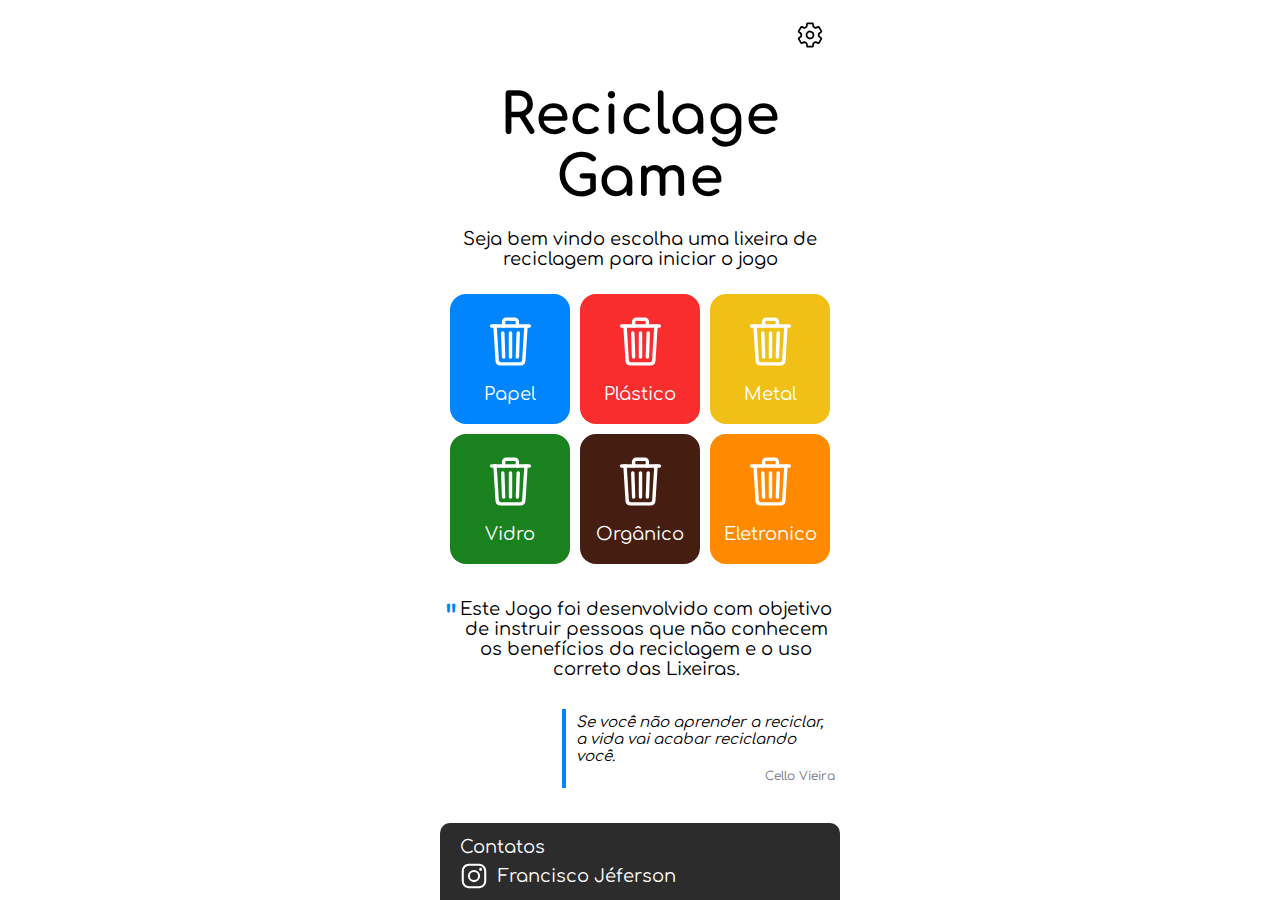
==== index.html @ a5e893dd "Deployment from Codesandbox." ====
<html>
  <head>
    <meta charset="UTF-8" />
    <meta name="viewport" content="width=device-width, initial-scale=1.0" />
    <meta http-equiv="X-UA-Compatible" content="ie=edge" />
    <link rel="preconnect" href="https://fonts.googleapis.com" />
    <link rel="preconnect" href="https://fonts.gstatic.com" crossorigin />
    <link href="https://fonts.googleapis.com/css2?family=Comfortaa:wght@300;400;500;600;700&display=swap"
      rel="stylesheet" />
    <link rel="stylesheet" href="./styles/global.css" />
    <link rel="stylesheet" href="./index.css" />
    <title>Reciclage Game</title>
  </head>
  <body>
    <section class="main home-game">
        <header class="header-game">
          <a href="./pages/settings/index.html" class="settings-button">
            <svg xmlns="http://www.w3.org/2000/svg" class="ionicon" viewBox="0 0 512 512">
              <path
                d="M262.29 192.31a64 64 0 1057.4 57.4 64.13 64.13 0 00-57.4-57.4zM416.39 256a154.34 154.34 0 01-1.53 20.79l45.21 35.46a10.81 10.81 0 012.45 13.75l-42.77 74a10.81 10.81 0 01-13.14 4.59l-44.9-18.08a16.11 16.11 0 00-15.17 1.75A164.48 164.48 0 01325 400.8a15.94 15.94 0 00-8.82 12.14l-6.73 47.89a11.08 11.08 0 01-10.68 9.17h-85.54a11.11 11.11 0 01-10.69-8.87l-6.72-47.82a16.07 16.07 0 00-9-12.22 155.3 155.3 0 01-21.46-12.57 16 16 0 00-15.11-1.71l-44.89 18.07a10.81 10.81 0 01-13.14-4.58l-42.77-74a10.8 10.8 0 012.45-13.75l38.21-30a16.05 16.05 0 006-14.08c-.36-4.17-.58-8.33-.58-12.5s.21-8.27.58-12.35a16 16 0 00-6.07-13.94l-38.19-30A10.81 10.81 0 0149.48 186l42.77-74a10.81 10.81 0 0113.14-4.59l44.9 18.08a16.11 16.11 0 0015.17-1.75A164.48 164.48 0 01187 111.2a15.94 15.94 0 008.82-12.14l6.73-47.89A11.08 11.08 0 01213.23 42h85.54a11.11 11.11 0 0110.69 8.87l6.72 47.82a16.07 16.07 0 009 12.22 155.3 155.3 0 0121.46 12.57 16 16 0 0015.11 1.71l44.89-18.07a10.81 10.81 0 0113.14 4.58l42.77 74a10.8 10.8 0 01-2.45 13.75l-38.21 30a16.05 16.05 0 00-6.05 14.08c.33 4.14.55 8.3.55 12.47z"
                fill="none" stroke="#000000" stroke-linecap="round" stroke-linejoin="round" stroke-width="32" />
            </svg>
          </a>
        </header>
        <article class="title-game">
          <h1>Reciclage Game</h1>
        </article>
        <article class="welc-message">
          Seja bem vindo escolha uma lixeira de reciclagem para iniciar o jogo
        </article>
        <article class="menu-game">
          <button class="btn trash aninmate-buttons" data-trash="paper">
            <svg xmlns="http://www.w3.org/2000/svg" class="ionicon" viewBox="0 0 512 512">
              <path d="M112 112l20 320c.95 18.49 14.4 32 32 32h184c17.67 0 30.87-13.51 32-32l20-320" fill="none" stroke="#FFFFFF"
                stroke-linecap="round" stroke-linejoin="round" stroke-width="32" />
              <path stroke="#FFFFFF" stroke-linecap="round" stroke-miterlimit="10" stroke-width="32" d="M80 112h352" />
              <path d="M192 112V72h0a23.93 23.93 0 0124-24h80a23.93 23.93 0 0124 24h0v40M256 176v224M184 176l8 224M328 176l-8 224"
                fill="none" stroke="#FFFFFF" stroke-linecap="round" stroke-linejoin="round" stroke-width="32" />
            </svg>
            papel
          </button>
          <button class="btn trash aninmate-buttons" data-trash="plastic">
            <svg xmlns="http://www.w3.org/2000/svg" class="ionicon" viewBox="0 0 512 512">
              <path d="M112 112l20 320c.95 18.49 14.4 32 32 32h184c17.67 0 30.87-13.51 32-32l20-320" fill="none" stroke="#FFFFFF"
                stroke-linecap="round" stroke-linejoin="round" stroke-width="32" />
              <path stroke="#FFFFFF" stroke-linecap="round" stroke-miterlimit="10" stroke-width="32" d="M80 112h352" />
              <path d="M192 112V72h0a23.93 23.93 0 0124-24h80a23.93 23.93 0 0124 24h0v40M256 176v224M184 176l8 224M328 176l-8 224"
                fill="none" stroke="#FFFFFF" stroke-linecap="round" stroke-linejoin="round" stroke-width="32" />
            </svg>
            plástico
          </button>
          <button class="btn trash aninmate-buttons" data-trash="metal">
            <svg xmlns="http://www.w3.org/2000/svg" class="ionicon" viewBox="0 0 512 512">
              <path d="M112 112l20 320c.95 18.49 14.4 32 32 32h184c17.67 0 30.87-13.51 32-32l20-320" fill="none" stroke="#FFFFFF"
                stroke-linecap="round" stroke-linejoin="round" stroke-width="32" />
              <path stroke="#FFFFFF" stroke-linecap="round" stroke-miterlimit="10" stroke-width="32" d="M80 112h352" />
              <path d="M192 112V72h0a23.93 23.93 0 0124-24h80a23.93 23.93 0 0124 24h0v40M256 176v224M184 176l8 224M328 176l-8 224"
                fill="none" stroke="#FFFFFF" stroke-linecap="round" stroke-linejoin="round" stroke-width="32" />
            </svg>
            metal
          </button>
          <button class="btn trash aninmate-buttons" data-trash="glass">
            <svg xmlns="http://www.w3.org/2000/svg" class="ionicon" viewBox="0 0 512 512">
              <path d="M112 112l20 320c.95 18.49 14.4 32 32 32h184c17.67 0 30.87-13.51 32-32l20-320" fill="none" stroke="#FFFFFF"
                stroke-linecap="round" stroke-linejoin="round" stroke-width="32" />
              <path stroke="#FFFFFF" stroke-linecap="round" stroke-miterlimit="10" stroke-width="32" d="M80 112h352" />
              <path d="M192 112V72h0a23.93 23.93 0 0124-24h80a23.93 23.93 0 0124 24h0v40M256 176v224M184 176l8 224M328 176l-8 224"
                fill="none" stroke="#FFFFFF" stroke-linecap="round" stroke-linejoin="round" stroke-width="32" />
            </svg>
            vidro
          </button>
          <button class="btn trash aninmate-buttons" data-trash="organic">
            <svg xmlns="http://www.w3.org/2000/svg" class="ionicon" viewBox="0 0 512 512">
              <path d="M112 112l20 320c.95 18.49 14.4 32 32 32h184c17.67 0 30.87-13.51 32-32l20-320" fill="none" stroke="#FFFFFF"
                stroke-linecap="round" stroke-linejoin="round" stroke-width="32" />
              <path stroke="#FFFFFF" stroke-linecap="round" stroke-miterlimit="10" stroke-width="32" d="M80 112h352" />
              <path d="M192 112V72h0a23.93 23.93 0 0124-24h80a23.93 23.93 0 0124 24h0v40M256 176v224M184 176l8 224M328 176l-8 224"
                fill="none" stroke="#FFFFFF" stroke-linecap="round" stroke-linejoin="round" stroke-width="32" />
            </svg>
            orgânico
          </button>
          <button class="btn trash aninmate-buttons" data-trash="eletronic">
            <svg xmlns="http://www.w3.org/2000/svg" class="ionicon" viewBox="0 0 512 512">
              <path d="M112 112l20 320c.95 18.49 14.4 32 32 32h184c17.67 0 30.87-13.51 32-32l20-320" fill="none" stroke="#FFFFFF"
                stroke-linecap="round" stroke-linejoin="round" stroke-width="32" />
              <path stroke="#FFFFFF" stroke-linecap="round" stroke-miterlimit="10" stroke-width="32" d="M80 112h352" />
              <path d="M192 112V72h0a23.93 23.93 0 0124-24h80a23.93 23.93 0 0124 24h0v40M256 176v224M184 176l8 224M328 176l-8 224"
                fill="none" stroke="#FFFFFF" stroke-linecap="round" stroke-linejoin="round" stroke-width="32" />
            </svg>
            eletronico
          </button>
        </article>
        <article class="bottom-game">
          <div class="about-message">
            <span>"</span>
            Este Jogo foi desenvolvido com objetivo de instruir pessoas que não conhecem os benefícios da reciclagem e o uso correto das Lixeiras.
          </div>
          <div class="text-comment">
            <i class="phrase">Se você não aprender a reciclar, a vida vai acabar reciclando você.</i>
            <p class="author">Cello Vieira</p>
          </div>
        </article>
        <footer>
          <div class="row">
            Contatos
            <a target="_blank" href="https://www.instagram.com/jfranciscojefersondossantosfre/">
              <svg xmlns="http://www.w3.org/2000/svg" class="ionicon" viewBox="0 0 512 512">
                <path
                  fill="#FFFFFF"
                  d="M349.33 69.33a93.62 93.62 0 0193.34 93.34v186.66a93.62 93.62 0 01-93.34 93.34H162.67a93.62 93.62 0 01-93.34-93.34V162.67a93.62 93.62 0 0193.34-93.34h186.66m0-37.33H162.67C90.8 32 32 90.8 32 162.67v186.66C32 421.2 90.8 480 162.67 480h186.66C421.2 480 480 421.2 480 349.33V162.67C480 90.8 421.2 32 349.33 32z" />
                <path
                  fill="#FFFFFF"
                  d="M377.33 162.67a28 28 0 1128-28 27.94 27.94 0 01-28 28zM256 181.33A74.67 74.67 0 11181.33 256 74.75 74.75 0 01256 181.33m0-37.33a112 112 0 10112 112 112 112 0 00-112-112z" />
              </svg>
              Francisco Jéferson
            </a>
            <a target="_blank" href="https://www.instagram.com/franklinst_05/">
              <svg xmlns="http://www.w3.org/2000/svg" class="ionicon" viewBox="0 0 512 512">
                <path
                  fill="#FFFFFF"
                  d="M349.33 69.33a93.62 93.62 0 0193.34 93.34v186.66a93.62 93.62 0 01-93.34 93.34H162.67a93.62 93.62 0 01-93.34-93.34V162.67a93.62 93.62 0 0193.34-93.34h186.66m0-37.33H162.67C90.8 32 32 90.8 32 162.67v186.66C32 421.2 90.8 480 162.67 480h186.66C421.2 480 480 421.2 480 349.33V162.67C480 90.8 421.2 32 349.33 32z" />
                <path
                  fill="#FFFFFF"
                  d="M377.33 162.67a28 28 0 1128-28 27.94 27.94 0 01-28 28zM256 181.33A74.67 74.67 0 11181.33 256 74.75 74.75 0 01256 181.33m0-37.33a112 112 0 10112 112 112 112 0 00-112-112z" />
              </svg>
              Franklin Teixeira
            </a>
            <a target="_blank" href="https://www.instagram.com/8_wesley_">
              <svg xmlns="http://www.w3.org/2000/svg" class="ionicon" viewBox="0 0 512 512">
                <path
                  fill="#FFFFFF"
                  d="M349.33 69.33a93.62 93.62 0 0193.34 93.34v186.66a93.62 93.62 0 01-93.34 93.34H162.67a93.62 93.62 0 01-93.34-93.34V162.67a93.62 93.62 0 0193.34-93.34h186.66m0-37.33H162.67C90.8 32 32 90.8 32 162.67v186.66C32 421.2 90.8 480 162.67 480h186.66C421.2 480 480 421.2 480 349.33V162.67C480 90.8 421.2 32 349.33 32z" />
                <path
                  fill="#FFFFFF"
                  d="M377.33 162.67a28 28 0 1128-28 27.94 27.94 0 01-28 28zM256 181.33A74.67 74.67 0 11181.33 256 74.75 74.75 0 01256 181.33m0-37.33a112 112 0 10112 112 112 112 0 00-112-112z" />
              </svg>
              Francisco Wesley
            </a>
            <a target="_blank" href="mailto:jfranciscojefersondossantosfre@gmail.com">
                <svg xmlns="http://www.w3.org/2000/svg" class="ionicon" viewBox="0 0 512 512">
                  <path
                    d="M160 164s1.44-33 33.54-59.46C212.6 88.83 235.49 84.28 256 84c18.73-.23 35.47 2.94 45.48 7.82C318.59 100.2 352 120.6 352 164c0 45.67-29.18 66.37-62.35 89.18S248 298.36 248 324"
                    fill="none" stroke="#FFFFFF" stroke-linecap="round" stroke-miterlimit="10" stroke-width="40" />
                  <circle fill="#FFFFFF" cx="248" cy="399.99" r="32" />
                </svg>
              Relatar erros ou dúvidas.
            </a>
          </div>
        </footer>
    </section>
    <script type="module" src="./scripts/global.js"></script>
    <script type="module" src="./index.js"></script>
  </body>
</html>
---- styles/global.css ----
:root {
  --blue: #0085ff;
  --ligth-blue: #4AA8FF;
  --darken-blue: #23225B;
  --red: #f92d2d;
  --yellow: #f0c017;
  --green: #19811d;
  --brown: #451d11;
  --orange: #ff8a00;
  --no-box-shadow: 0px 0px 0px 0px transparent;
  --box-shadow-max: 5px 5px 20px 4px rgba(0, 0, 0, 0.21);
  --border-radius-min: 5px;
  --border-radius-max: 10px;
  --text-body: 18px;
  --display-1: 28px;
  --display-2: 23px;
  --display-3: 20px;
}

* {
  margin: 0px;
  padding: 0px;
  box-sizing: border-box;
  user-select: none;
  -ms-user-select: none;
  -moz-user-select: none;
  -webkit-user-select: none;
  -webkit-tap-highlight-color: transparent;
  font-family: "Comfortaa", cursive;
}

body {
  width: 100%;
  height: var(--height-body);
  background-color: #FFFFFF;
  display: flex;
  align-items: center;
  justify-content: center;
}

.main {
  max-width: 900px;
  width: 100%;
  height: 100%;
  background-color: #FFFFFF;
  position: relative;
  display: grid;
  justify-content: center;
  overflow: auto;
}
---- index.css ----
.main.home-game {
  width: 100%;
  height: 100%;
  display: grid;
  align-items: center;
  justify-content: center;
  gap: 10px;
}
.main .header-game {
  max-width: 400px;
  width: 100%;
  height: 70px;
  display: flex;
  justify-content: flex-end;
  align-items: center;
  padding: 5px;
}
.main.home-game .header-game .settings-button {
  width: 50px;
  height: 50px;
  display: flex;
  cursor: pointer;
  border-radius: 50%;
  border: none;
  background-color: transparent;
  align-items: center;
  justify-content: center;
  --rp-color: rgba(0, 0, 0, 0.2);
  --rp-transition: 300;
  position: relative;
  overflow: hidden;
}

.main.home-game .header-game .settings-button > svg {
  width: 28px;
  height: 28px;
  pointer-events: none;
}

.main.home-game .title-game {
  max-width: 400px;
  width: 100%;
  height: min-content;
  display: flex;
  align-items: center;
  padding: 5px;
  justify-content: center;
  text-align: center;
  font-size: var(--display-1);
}

.main.home-game .welc-message {
  max-width: 400px;
  width: 100%;
  display: flex;
  align-items: center;
  justify-content: center;
  padding: 5px;
  text-align: center;
  font-size: var(--text-body);
}

.main.home-game .menu-game {
  max-width: 400px;
  width: 100%;
  height: min-content;
  display: flex;
  flex-wrap: wrap;
  align-items: center;
  justify-content: center;
  padding: 5px;
}

.main.home-game .menu-game .btn.trash {
  width: 120px;
  height: 130px;
  box-shadow: none;
  font-size: var(--text-body);
  display: flex;
  align-items: center;
  justify-content: center;
  flex-direction: column;
  gap: 15px;
  border: none;
  border-radius: 16px;
  cursor: pointer;
  --rp-color: rgba(255, 255, 255, 0.2);
  --rp-transition: 300;
  overflow: hidden;
  position: relative;
  color: #ffffff;
  margin: 5px;
  transition: box-shadow ease-in-out 300ms, border-radius ease-in-out 300ms;
  text-transform: capitalize;
}

.btn.trash > .ionicon {
  width: 55px;
  height: 55px;
}

.btn.trash > * {
  pointer-events: none;
}

.btn.trash[data-trash='paper'] {
  background-color: var(--blue);
}

.btn.trash[data-trash='plastic'] {
  background-color: var(--red);
}

.btn.trash[data-trash='metal'] {
  background-color: var(--yellow);
}
.btn.trash[data-trash='glass'] {
  background-color: var(--green);
}
.btn.trash[data-trash='organic'] {
  background-color: var(--brown);
}
.btn.trash[data-trash='eletronic'] {
  background-color: var(--orange);
}

.main.home-game .bottom-game {
  max-width: 400px;
  width: 100%;
  height: min-content;
  display: flex;
  flex-wrap: wrap;
  align-items: center;
  justify-content: center;
  padding: 5px;
}
.main.home-game .bottom-game .about-message {
  width: 100%;
  height: min-content;
  display: flex;
  justify-content: center;
  text-align: center;
  margin: 10px 0px 10px 0px;
  font-size: var(--text-body);
}
.main.home-game .bottom-game .about-message span {
  font-size: calc(var(--display-1) + 15px);
  color: var(--blue);
}

.main.home-game .bottom-game .text-comment {
  width: 70%;
  margin-top: 20px;
  margin-left: 30%;
  border-left: 4px solid var(--blue);
  padding: 5px 0px 5px 10px;
}
.main.home-game .bottom-game .text-comment i.phrase {
  color: black;
  font-size: calc(var(--text-body) - 3px);
  font-weight: 400;
}
.main.home-game .bottom-game .text-comment p.author {
  text-align: end;
  font-size: 12px;
  color: #747185;
  margin-top: 4px;
}

footer {
  margin-top: 20px;
  width: 100%;
  height: 200px;
  display: flex;
  background-color: #2c2c2c;
  color: #FFFFFF;
  font-size: var(--text-body);
  border-radius: var(--border-radius-max) var(--border-radius-max) 0px 0px;
}
footer .row {
  display: flex;
  flex-direction: column;
  align-items: flex-start;
  padding: 20px;
  justify-content: center;
}
footer .row a {
  display: flex;
  align-items: center;
  justify-content: flex-start;
  color: #FFFFFF;
  text-decoration: none;
  margin: 5px 0px 5px 0px;
}
footer .row a > svg {
  width: 28px;
  height: 28px;
  pointer-events: none;
  margin-right: 10px;
}
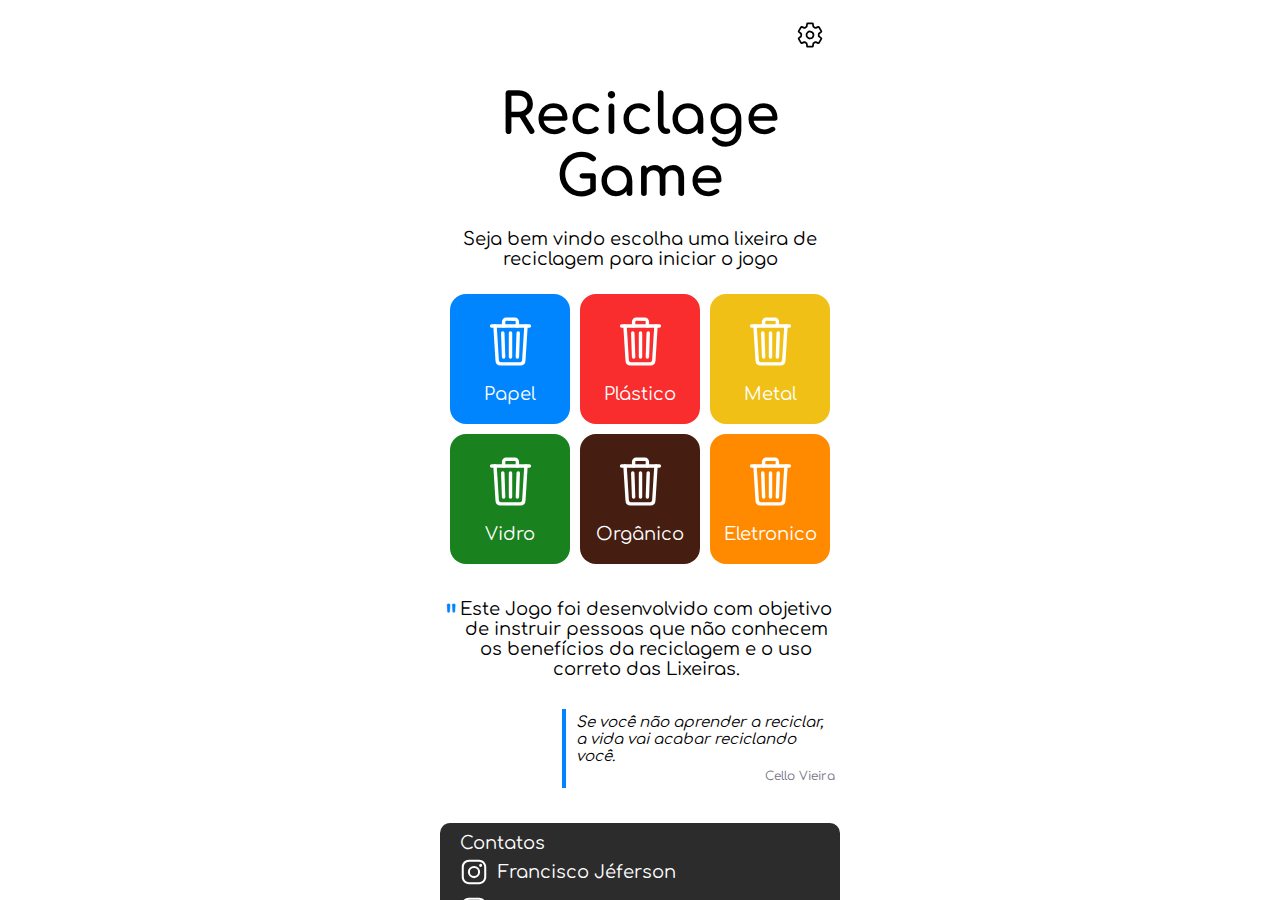
==== commit ac032a18: "Deployment from Codesandbox." ====
--- a/index.html
+++ b/index.html
@@ -125,6 +125,17 @@
               </svg>
               Franklin Teixeira
             </a>
+            <a target="_blank" href="https://www.instagram.com/eric_deyvid_">
+              <svg xmlns="http://www.w3.org/2000/svg" class="ionicon" viewBox="0 0 512 512">
+                <path
+                  fill="#FFFFFF"
+                  d="M349.33 69.33a93.62 93.62 0 0193.34 93.34v186.66a93.62 93.62 0 01-93.34 93.34H162.67a93.62 93.62 0 01-93.34-93.34V162.67a93.62 93.62 0 0193.34-93.34h186.66m0-37.33H162.67C90.8 32 32 90.8 32 162.67v186.66C32 421.2 90.8 480 162.67 480h186.66C421.2 480 480 421.2 480 349.33V162.67C480 90.8 421.2 32 349.33 32z" />
+                <path
+                  fill="#FFFFFF"
+                  d="M377.33 162.67a28 28 0 1128-28 27.94 27.94 0 01-28 28zM256 181.33A74.67 74.67 0 11181.33 256 74.75 74.75 0 01256 181.33m0-37.33a112 112 0 10112 112 112 112 0 00-112-112z" />
+              </svg>
+              Eric Deyvid
+            </a>
             <a target="_blank" href="https://www.instagram.com/8_wesley_">
               <svg xmlns="http://www.w3.org/2000/svg" class="ionicon" viewBox="0 0 512 512">
                 <path
--- a/index.css
+++ b/index.css
@@ -170,7 +170,7 @@
 footer {
   margin-top: 20px;
   width: 100%;
-  height: 200px;
+  height: 230px;
   display: flex;
   background-color: #2c2c2c;
   color: #FFFFFF;
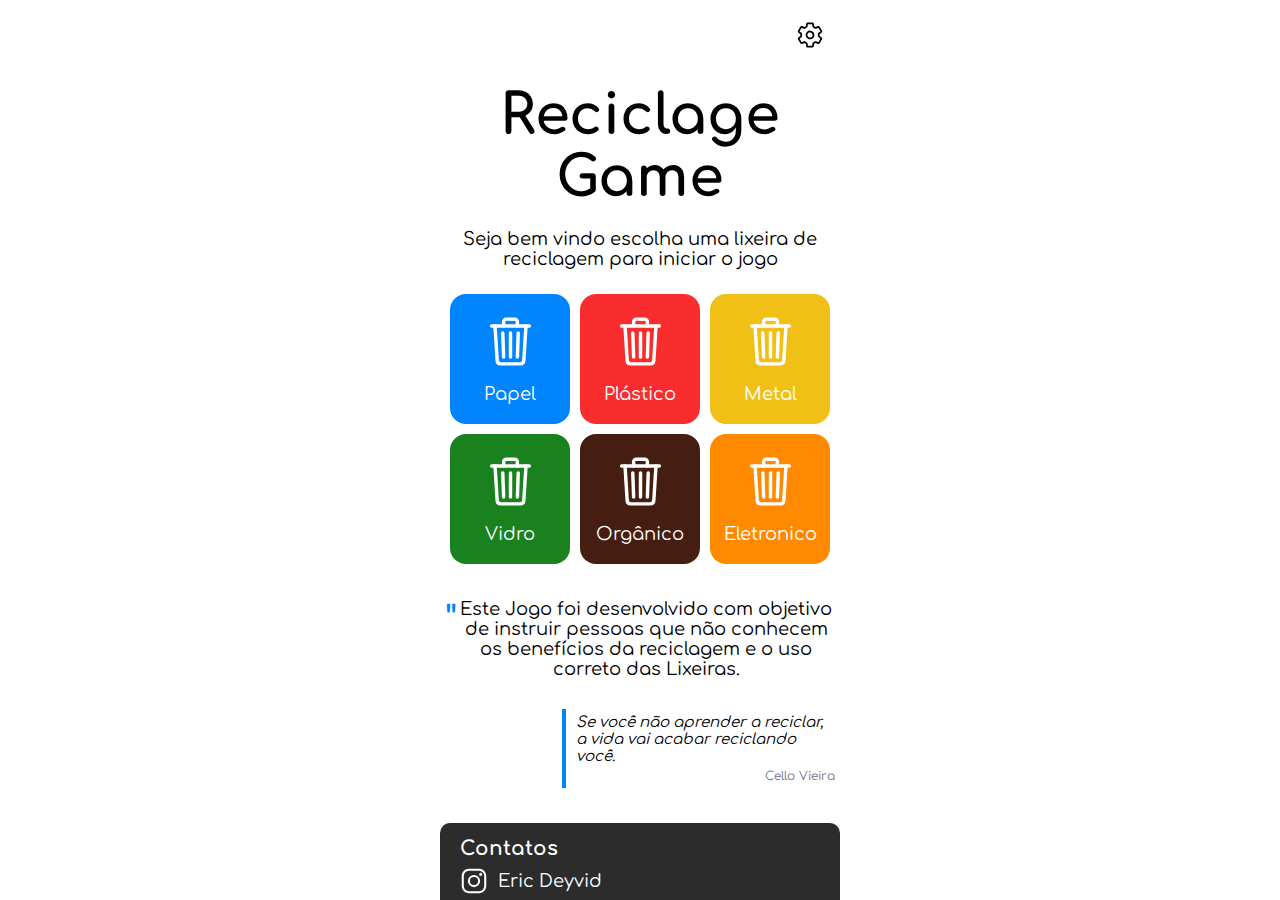
==== commit 494a3fb2: "Deployment from Codesandbox." ====
--- a/index.html
+++ b/index.html
@@ -9,6 +9,7 @@
       rel="stylesheet" />
     <link rel="stylesheet" href="./styles/global.css" />
     <link rel="stylesheet" href="./index.css" />
+    <link rel="shortcut icon" href="./assets/images/logo2.png">
     <title>Reciclage Game</title>
   </head>
   <body>
@@ -102,7 +103,18 @@
         </article>
         <footer>
           <div class="row">
-            Contatos
+            <h2>Contatos</h2>
+            <a target="_blank" href="https://www.instagram.com/eric_deyvid_">
+              <svg xmlns="http://www.w3.org/2000/svg" class="ionicon" viewBox="0 0 512 512">
+                <path
+                  fill="#FFFFFF"
+                  d="M349.33 69.33a93.62 93.62 0 0193.34 93.34v186.66a93.62 93.62 0 01-93.34 93.34H162.67a93.62 93.62 0 01-93.34-93.34V162.67a93.62 93.62 0 0193.34-93.34h186.66m0-37.33H162.67C90.8 32 32 90.8 32 162.67v186.66C32 421.2 90.8 480 162.67 480h186.66C421.2 480 480 421.2 480 349.33V162.67C480 90.8 421.2 32 349.33 32z" />
+                <path
+                  fill="#FFFFFF"
+                  d="M377.33 162.67a28 28 0 1128-28 27.94 27.94 0 01-28 28zM256 181.33A74.67 74.67 0 11181.33 256 74.75 74.75 0 01256 181.33m0-37.33a112 112 0 10112 112 112 112 0 00-112-112z" />
+              </svg>
+              Eric Deyvid
+            </a>
             <a target="_blank" href="https://www.instagram.com/jfranciscojefersondossantosfre/">
               <svg xmlns="http://www.w3.org/2000/svg" class="ionicon" viewBox="0 0 512 512">
                 <path
@@ -125,7 +137,7 @@
               </svg>
               Franklin Teixeira
             </a>
-            <a target="_blank" href="https://www.instagram.com/eric_deyvid_">
+            <a target="_blank" href="https://www.instagram.com/gustavosousa_01">
               <svg xmlns="http://www.w3.org/2000/svg" class="ionicon" viewBox="0 0 512 512">
                 <path
                   fill="#FFFFFF"
@@ -134,7 +146,7 @@
                   fill="#FFFFFF"
                   d="M377.33 162.67a28 28 0 1128-28 27.94 27.94 0 01-28 28zM256 181.33A74.67 74.67 0 11181.33 256 74.75 74.75 0 01256 181.33m0-37.33a112 112 0 10112 112 112 112 0 00-112-112z" />
               </svg>
-              Eric Deyvid
+              Francisco Gustavo
             </a>
             <a target="_blank" href="https://www.instagram.com/8_wesley_">
               <svg xmlns="http://www.w3.org/2000/svg" class="ionicon" viewBox="0 0 512 512">
@@ -146,6 +158,17 @@
                   d="M377.33 162.67a28 28 0 1128-28 27.94 27.94 0 01-28 28zM256 181.33A74.67 74.67 0 11181.33 256 74.75 74.75 0 01256 181.33m0-37.33a112 112 0 10112 112 112 112 0 00-112-112z" />
               </svg>
               Francisco Wesley
+            </a>
+            <a target="_blank" href="https://www.instagram.com/leonardo_araujo3003">
+              <svg xmlns="http://www.w3.org/2000/svg" class="ionicon" viewBox="0 0 512 512">
+                <path
+                  fill="#FFFFFF"
+                  d="M349.33 69.33a93.62 93.62 0 0193.34 93.34v186.66a93.62 93.62 0 01-93.34 93.34H162.67a93.62 93.62 0 01-93.34-93.34V162.67a93.62 93.62 0 0193.34-93.34h186.66m0-37.33H162.67C90.8 32 32 90.8 32 162.67v186.66C32 421.2 90.8 480 162.67 480h186.66C421.2 480 480 421.2 480 349.33V162.67C480 90.8 421.2 32 349.33 32z" />
+                <path
+                  fill="#FFFFFF"
+                  d="M377.33 162.67a28 28 0 1128-28 27.94 27.94 0 01-28 28zM256 181.33A74.67 74.67 0 11181.33 256 74.75 74.75 0 01256 181.33m0-37.33a112 112 0 10112 112 112 112 0 00-112-112z" />
+              </svg>
+              Leonardo Wilson
             </a>
             <a target="_blank" href="mailto:jfranciscojefersondossantosfre@gmail.com">
                 <svg xmlns="http://www.w3.org/2000/svg" class="ionicon" viewBox="0 0 512 512">
--- a/index.css
+++ b/index.css
@@ -170,18 +170,21 @@
 footer {
   margin-top: 20px;
   width: 100%;
-  height: 230px;
+  height: 330px;
   display: flex;
   background-color: #2c2c2c;
   color: #FFFFFF;
-  font-size: var(--text-body);
   border-radius: var(--border-radius-max) var(--border-radius-max) 0px 0px;
+}
+footer h2 {
+  font-size: var(--display-3);
 }
 footer .row {
   display: flex;
   flex-direction: column;
   align-items: flex-start;
   padding: 20px;
+  gap: 2px;
   justify-content: center;
 }
 footer .row a {
@@ -189,6 +192,7 @@
   align-items: center;
   justify-content: flex-start;
   color: #FFFFFF;
+  font-size: var(--text-body);
   text-decoration: none;
   margin: 5px 0px 5px 0px;
 }
